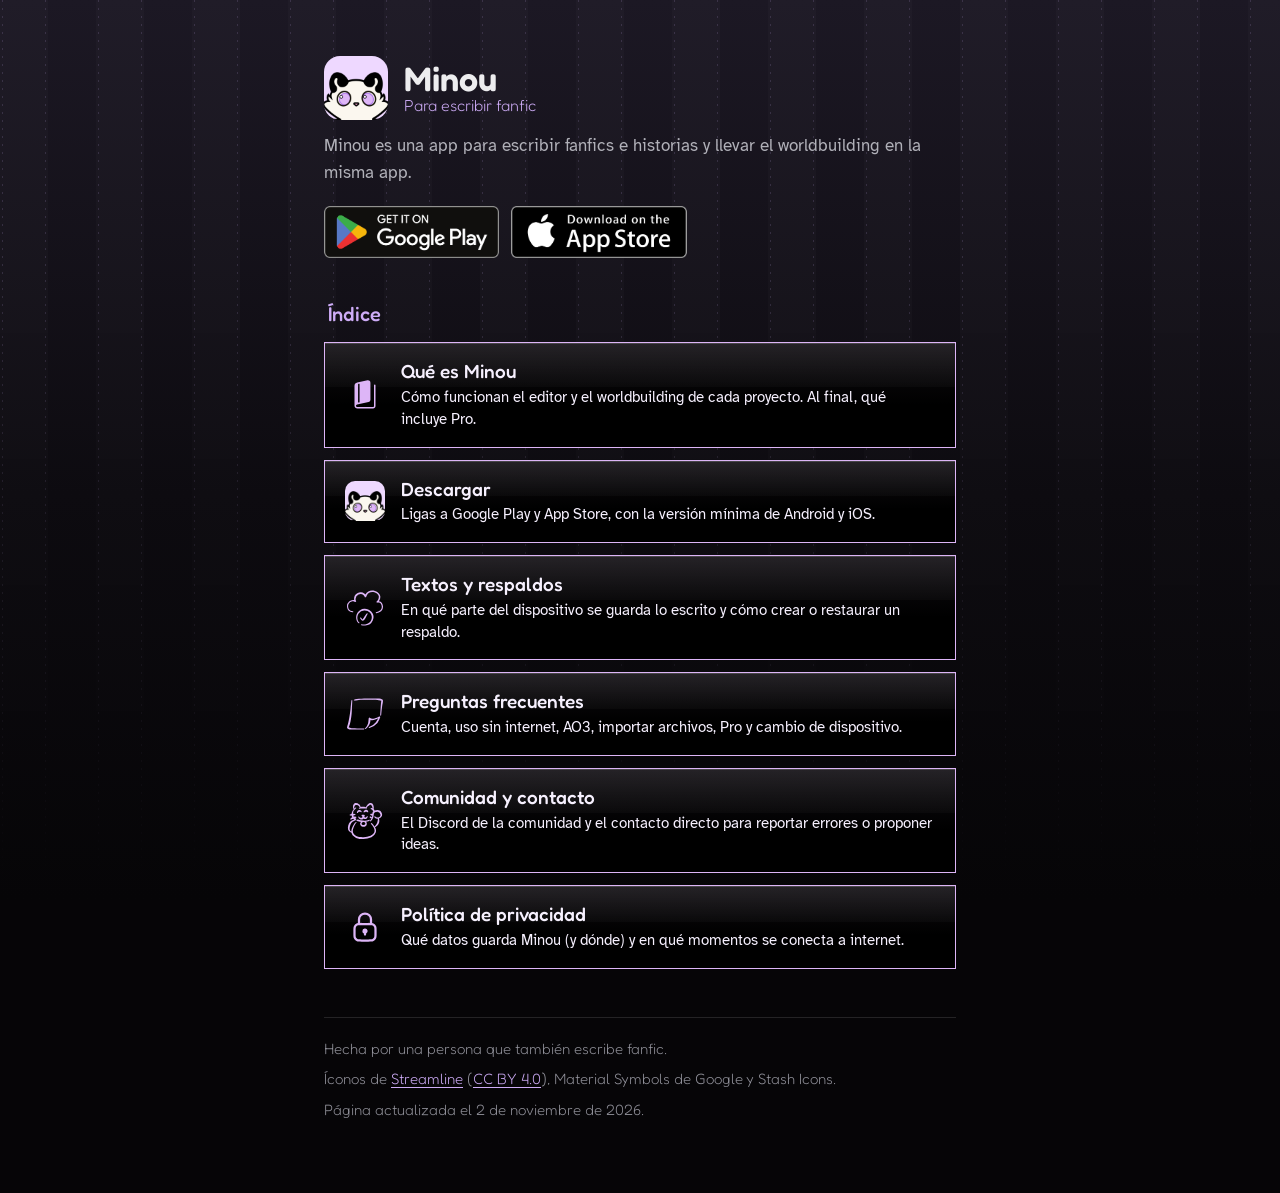
==== index.html @ cb9415d2 "Add files via upload" ====
<!doctype html>
<html lang="es-MX">
<head>
<meta charset="utf-8">
<meta name="viewport" content="width=device-width, initial-scale=1">
<title>Minou</title>
<meta name="description" content="Una app para escribir fanfics e historias, sin cuenta y sin inteligencia artificial.">
<meta name="theme-color" content="#1C1824">
<link rel="icon" type="image/png" sizes="32x32" href="img/favicon-32.png">
<link rel="apple-touch-icon" href="img/apple-touch-icon.png">
<link rel="stylesheet" href="estilo.css">
</head>
<body>
<main class="pagina">
<header>
  <div class="marca">
    <img src="img/minou-192.png" alt="">
    <div>
      <h1>Minou</h1>
      <p>Para escribir fanfic</p>
    </div>
  </div>
  <p class="entrada">Minou es una app para escribir fanfics e historias y llevar el worldbuilding en la misma app.</p>
  <div class="insignias">
    <a href="https://play.google.com/store/apps/details?id=com.minou.app&amp;hl=es_MX"><img src="img/google-play.webp" width="3840" height="1138" alt="Descargar en Google Play"></a>
    <a href="https://apps.apple.com/mx/app/minou/id6807254828"><img src="img/app-store.webp" width="3840" height="1138" alt="Descargar en el App Store"></a>
  </div>
</header>
<h2 class="rotulo" id="indice">Índice</h2>
<nav aria-labelledby="indice">
<ul class="indice">
  <li><a class="sello" href="que-es/">
    <span class="lamina"><svg aria-hidden="true" focusable="false" xmlns="http://www.w3.org/2000/svg" viewBox="0 0 24 24"><path fill="currentColor" d="M6.98 21q-.816 0-1.398-.541Q5 19.917 5 19.119V5.766q0-.778.53-1.364t1.306-.748l6.828-1.437q.751-.161 1.351.314t.6 1.252V15.11q0 .572-.363 1.01t-.91.562l-7.586 1.651q-.302.07-.529.276T6 19.12q0 .39.292.635t.689.245h10.404q.269 0 .442-.173t.173-.443V5.5q0-.213.143-.357T18.5 5t.357.143T19 5.5v13.885q0 .67-.472 1.143q-.472.472-1.143.472zm1.009-3.938q.177-.037.286-.168t.11-.307V4.969q0-.244-.18-.39t-.424-.085q-.177.037-.287.168q-.11.13-.11.307v11.618q0 .244.18.39t.424.085"/></svg></span>
    <div class="texto">
      <span class="t">Qué es Minou</span>
      <p class="d">Cómo funcionan el editor y el worldbuilding de cada proyecto. Al final, qué incluye Pro.</p>
    </div>
  </a></li>
  <li><a class="sello" href="descargar/">
    <span class="lamina"><img class="app" src="img/minou-192.png" alt=""></span>
    <div class="texto">
      <span class="t">Descargar</span>
      <p class="d">Ligas a Google Play y App Store, con la versión mínima de Android y iOS.</p>
    </div>
  </a></li>
  <li><a class="sello" href="respaldos/">
    <span class="lamina"><svg aria-hidden="true" focusable="false" xmlns="http://www.w3.org/2000/svg" viewBox="0 0 24 24"><g fill="currentColor" fill-rule="evenodd" clip-rule="evenodd"><path d="M21.258 7.482a5 5 0 0 0 1-3c-.34-3.999-7.51-6.349-10-1.54a2.5 2.5 0 0 0-.5-.48a4.43 4.43 0 0 0-6.998 4.2A4.13 4.13 0 0 0 0 10.802a5.7 5.7 0 0 0 .6 2.35c.57 1.11 2.8 1.95 3.46 1.62a.31.31 0 0 0-.27-.55a3.47 3.47 0 0 1-2.57-1.38c-1.44-3 .6-5.6 3.37-5.25c.29.06.568.172.82.33a.49.49 0 0 0 .5-.83c-.25-.24-.19-.8-.18-1.18a3.35 3.35 0 0 1 5.349-2.49c.75.52.52 1.46 1.25 1.44c.46 0 .5-.3.92-1.33c1.82-3.809 7.639-1.92 7.999 1a4.37 4.37 0 0 1-.93 2.65s-.55.33-.49.47a.53.53 0 0 0-.21.42c0 .12.37.68.81.34c2.8-.58 3.57 3.61 1.79 5.12a6.4 6.4 0 0 1-2.82 1.3a.35.35 0 0 0 .14.68a7.1 7.1 0 0 0 3.17-1.4c2.22-1.8 1.48-6.29-1.45-6.63"/><path d="M7 15.141c-1.65 2.43-.8 6 .84 7a.302.302 0 1 0 .34-.5c-1.3-.91-1.89-4-.42-6a4.89 4.89 0 0 1 7.639-.4c2.41 2.86 1 7.2-3.27 7.7a5.7 5.7 0 0 1-2.32-.16a.344.344 0 0 0-.22.649a6.25 6.25 0 0 0 2.62.28a5.56 5.56 0 0 0 4.08-9.199a5.8 5.8 0 0 0-9.29.63"/><path d="M10.51 20.501c1.14.07 2.5-3.12 3-4.15a1 1 0 0 0 .27-.58a.36.36 0 0 0-.65-.18c-.24.29-2.72 3.89-2.66 4c-.2 0-1.2-1.17-1.35-1.27s-.58.18-.35.51c.39.59 1.07 1.64 1.74 1.67"/></g></svg></span>
    <div class="texto">
      <span class="t">Textos y respaldos</span>
      <p class="d">En qué parte del dispositivo se guarda lo escrito y cómo crear o restaurar un respaldo.</p>
    </div>
  </a></li>
  <li><a class="sello" href="ayuda/">
    <span class="lamina"><svg aria-hidden="true" focusable="false" xmlns="http://www.w3.org/2000/svg" viewBox="0 0 24 24"><path fill="currentColor" fill-rule="evenodd" d="M11.137 21.654c-1.69 0-4.171 0-5.841-.18c-1.08-.1-3.351.08-4.211-.68c.06-.13.18-.29.19-.34c1.76-3.7 2-11.602 2-11.682c.28-6.212.36-5.922.14-6.002a.3.3 0 0 0-.47.17c-.05.06.05-.94-.58 5.742c-1.1 9.051-2.2 11.562-2.2 11.592c0 .19-.37.77 0 1.17c1.19 1.25 3.61.87 5.06.94c1.63.07 4.271 0 5.912-.05a.34.34 0 1 0 0-.68M23.57 2.35a5.9 5.9 0 0 0-2.191-.64c-.76-.09-17.314-.52-16.864 1a.32.32 0 0 0 .17.21q1.16.01 2.31-.12c3.201-.51 14.214 0 14.304.05a5.2 5.2 0 0 1 1.59.37c-.32.881-.72 9.533-.72 9.613a.302.302 0 0 0 .6.05c.2-2.08.32-4.101.65-6.061c.43-2.36.98-4.001.15-4.471m-1.66 11.252c-.41-.18-4.821 2.62-6.451 1a.57.57 0 0 0-1 .45c-.34 3.13-.23 3.11-.91 4.401c-.891 1.82-2.171 2.15-1.551 2.55a.29.29 0 0 0 .3.05c.08 0 1-.78 1.06-.86a7.7 7.7 0 0 0 2.32-5.19c1.771.55 3.491-.42 5.182-1.15c0 .05-1.39 2.38-1.44 2.44a10.2 10.2 0 0 1-4.712 3.36a.342.342 0 0 0 .24.64a9.94 9.94 0 0 0 5.342-3.29a18.4 18.4 0 0 0 1.71-3.53c.11-.291.26-.721-.09-.871" clip-rule="evenodd"/></svg></span>
    <div class="texto">
      <span class="t">Preguntas frecuentes</span>
      <p class="d">Cuenta, uso sin internet, AO3, importar archivos, Pro y cambio de dispositivo.</p>
    </div>
  </a></li>
  <li><a class="sello" href="contacto/">
    <span class="lamina"><svg aria-hidden="true" focusable="false" xmlns="http://www.w3.org/2000/svg" viewBox="0 0 24 24"><g fill="currentColor" fill-rule="evenodd" clip-rule="evenodd"><path d="M13.005 4.51a1.1 1.1 0 0 0-.48 0a1.45 1.45 0 0 0-.59.21a2.84 2.84 0 0 0-.82 1a.33.33 0 0 0 0 .46a.32.32 0 0 0 .45 0q.401-.234.85-.34q.171-.055.35-.07h.18a1 1 0 0 1 .56.23a.362.362 0 0 0 .64-.34a1.57 1.57 0 0 0-1.14-1.15M8.187 5.82q.115-.007.23 0c.275-.023.551.04.79.18a.32.32 0 1 0 .45-.45a1.88 1.88 0 0 0-1.08-.87a1.25 1.25 0 0 0-.69 0a1.4 1.4 0 0 0-.6.31a2.3 2.3 0 0 0-.66 1.18a.36.36 0 0 0 .2.47a.35.35 0 0 0 .47-.19a1.34 1.34 0 0 1 .89-.63m5.418 2.958a.35.35 0 0 0-.46.21a1.44 1.44 0 0 1-.65.68a.78.78 0 0 1-1-.6c.37-.26.35-.29.37-.72c0-.72-1-.58-1.419-.53a3 3 0 0 0-.42.07a.42.42 0 0 0-.34.44c0 .35.3.5.53.73l.1.09c-.06.09-.11.2-.17.31s0 .11-.06.13a1.07 1.07 0 0 1-1 .27a1.5 1.5 0 0 1-.999-.72a.32.32 0 0 0-.39-.14a.33.33 0 0 0-.16.43a2.27 2.27 0 0 0 1.21 1.34a2.1 2.1 0 0 0 1.999-.16q.125-.085.22-.2q.16.105.34.17a1.83 1.83 0 0 0 1.659-.1c.437-.288.753-.725.89-1.23a.36.36 0 0 0-.25-.47"/><path d="m15.424 11.687l-.06.08a.32.32 0 0 0 .43.47c.494-.45.904-.985 1.209-1.58c.307-.58.536-1.198.68-1.839c.1-.47.11-1 .21-1.46a1.7 1.7 0 0 1 .28-.689a1.5 1.5 0 0 1 .549-.47c.236-.11.49-.177.75-.2q.341-.066.69-.09c.202-.007.405.02.599.08q.271.075.52.21c.14.073.266.171.37.29c.238.274.424.59.55.93c.13.317.151.669.06 1a1.9 1.9 0 0 1-1.48 1.229a2 2 0 0 1-1.94-.65a.36.36 0 0 0-.632.193a.37.37 0 0 0 .073.267a2.72 2.72 0 0 0 2.279 1a6.3 6.3 0 0 1-.16 1.609q-.092.43-.23.85a7 7 0 0 1-.3.819a4.2 4.2 0 0 1-1.199 1.639a.36.36 0 0 0-.12.5a.37.37 0 0 0 .5.11a4.65 4.65 0 0 0 2.279-2.69c.118-.341.192-.697.22-1.059a5.5 5.5 0 0 0-.23-1.889a2.79 2.79 0 0 0 1.929-1.659a2.5 2.5 0 0 0 .1-1.33a3.74 3.74 0 0 0-.79-1.678a2.5 2.5 0 0 0-.56-.5a3.8 3.8 0 0 0-.89-.41a3.3 3.3 0 0 0-.809-.13q-.556.002-1.1.12q-.459.106-.879.32a4 4 0 0 0-.26-.72a1.6 1.6 0 0 0-.28-.31a5.8 5.8 0 0 0-.11-2.208a2.87 2.87 0 0 0-.85-1.43a1.86 1.86 0 0 0-2.048-.19a5.55 5.55 0 0 0-1.77 1.78q-.187.253-.32.54q-.043.126-.07.26a8 8 0 0 0-1.149-.33a4.5 4.5 0 0 0-.82 0a3.3 3.3 0 0 0-.819.1c-.2 0-.39.13-.59.2A3.79 3.79 0 0 0 7.008.242a2.94 2.94 0 0 0-1.399-.17a1.7 1.7 0 0 0-1 .56a2.4 2.4 0 0 0-.299.459a2 2 0 0 0-.2.47a2 2 0 0 0-.1.51q-.03.354 0 .71q.015.368.13.719q.129.343.33.65a5.25 5.25 0 0 0-1.46 2.958v.16c-.36.11-.689.23-.999.36a.35.35 0 0 0-.28.42a.36.36 0 0 0 .41.29h.94c.071.402.2.792.38 1.159c-.41.24-.774.547-1.08.91a.362.362 0 1 0 .47.549q.291-.158.6-.28c.21-.07.42-.11.64-.18h.08q.33.355.729.63c-.26.05-.52.1-.77.17q-.461.149-.89.38a4.75 4.75 0 0 0-1.918 1.999a7.1 7.1 0 0 0-.71 2.658a3.73 3.73 0 0 0 .68 2.4a3.16 3.16 0 0 0 1.719 1.079c.127.683.426 1.323.87 1.859a7 7 0 0 0 3.927 2.109q.495.1 1 .14c.46 0 .93 0 1.39.06a13.4 13.4 0 0 0 6.076-1.1a5.3 5.3 0 0 0 2.889-3.148q.122-.403.17-.82q.06-.44 0-.88a5.6 5.6 0 0 0-.32-1.129a10 10 0 0 0-.51-1a11 11 0 0 0-.87-1.309a7.6 7.6 0 0 0-1.099-1.16a.386.386 0 0 0-.53.56q.522.448.93 1q.422.601.77 1.25q.236.45.41.929q.183.483.24 1q.045.313 0 .63a3.5 3.5 0 0 1-.16.639a4.32 4.32 0 0 1-2.45 2.439a12.3 12.3 0 0 1-5.547.89c-.45 0-.9 0-1.34-.05a8 8 0 0 1-.849-.12a6.7 6.7 0 0 1-2.898-1.23a3.15 3.15 0 0 1-1.26-2.599c.003-.424.057-.847.16-1.26a7.7 7.7 0 0 1 .4-1.229q.4-.973.94-1.879c.253-.435.562-.835.92-1.19a.32.32 0 0 0 0-.449a.28.28 0 0 0-.17-.07a2.8 2.8 0 0 0-1.37 1.3q-.616.96-1.09 1.999a10 10 0 0 0-.51 1.349q-.195.711-.24 1.45a3 3 0 0 0 0 .279a2.35 2.35 0 0 1-.849-.8a2.78 2.78 0 0 1-.26-1.799a7.1 7.1 0 0 1 .58-2.219c.286-.69.752-1.29 1.35-1.739q.321-.23.689-.38q.585-.242 1.2-.4q.264-.35.47-.739a1.7 1.7 0 0 1 .339-.38l-.4-.17q-.34-.195-.64-.45q.312-.143.64-.24a.32.32 0 0 0 .28-.35a.31.31 0 0 0-.34-.29a5.2 5.2 0 0 0-1.37 0a3.6 3.6 0 0 1-.359-.829h.08c.32-.11.71-.29 1.06-.29a.33.33 0 0 0 .285-.45a.31.31 0 0 0-.295-.19a7.5 7.5 0 0 0-1.2-.2h-.14a4.68 4.68 0 0 1 2-3.587a.31.31 0 0 0 .1-.44a.32.32 0 0 0-.4-.13q-.42.261-.79.59a1 1 0 0 1-.06-.2a1.6 1.6 0 0 1 0-.61q.032-.232.09-.46A2.4 2.4 0 0 1 5.08 2l.41-.56a.6.6 0 0 1 .45-.17a2 2 0 0 1 .739.09c.44.111.846.331 1.18.64c.29.284.517.624.669 1c-.15.08-.31.16-.47.26a.31.31 0 0 0-.15.42a.32.32 0 0 0 .42.16c.46-.125.933-.199 1.41-.22h1.289a14 14 0 0 1 1.999 0a.36.36 0 0 0 .16-.7q.045-.093.1-.18q.117-.15.26-.28a6.7 6.7 0 0 1 1.399-1c.37-.2.76-.36 1.1-.08a2 2 0 0 1 .759 1.09q.146.491.2 1q-.405-.105-.82-.15a.32.32 0 1 0-.24.59l.45.34a2 2 0 0 1 .32.33l.85.999a4 4 0 0 0-.38.47a2.8 2.8 0 0 0-.33.869q-.015.17 0 .34a.8.8 0 0 0-.21-.1a.7.7 0 0 0-.24 0c-.09 0-.92.08-1 .35s.65.76.67.77a.7.7 0 0 0 .19.09a1 1 0 0 0 .23 0q.145.015.29 0v.37a8 8 0 0 1-.24.879a2.5 2.5 0 0 0-.19-.3a.5.5 0 0 0-.17-.13a.56.56 0 0 0-.18-.19c-.09 0-.83 0-.93.23c0 0-.18.2.43.83a.4.4 0 0 0 .13.09c.19.07.37 0 .57.07h.14q-.156.348-.35.68z"/><path d="M15.244 11.267a.33.33 0 0 0-.41-.12a8.5 8.5 0 0 1-4.178.6a10.4 10.4 0 0 1-3.398-.75c-1 .14-1.27.9-.6 1c.866.328 1.769.55 2.689.66c-.06.07-.14.14-.2.22q-.165.24-.28.509a2 2 0 0 0-.1.42a1.4 1.4 0 0 0 .06.54c.067.236.176.46.32.659a2.22 2.22 0 0 0 1.509.85a2.38 2.38 0 0 0 1.68-.41a2.22 2.22 0 0 0 .859-1.36a1.68 1.68 0 0 0-.49-1.559l-.08-.06a6.8 6.8 0 0 0 2.119-.47c.43-.28.6-.5.5-.73m-3.049 2.659a1.18 1.18 0 0 1-.53.62a1.34 1.34 0 0 1-.86.17a1.2 1.2 0 0 1-.789-.35a1.1 1.1 0 0 1-.19-.24a.6.6 0 0 1-.09-.22a1 1 0 0 1 0-.23q.042-.149.1-.29a2.7 2.7 0 0 1 .29-.46q.066-.084.14-.16h.35c.24 0 .48-.07.72-.09q.21.08.4.2q.168.097.29.25a.79.79 0 0 1 .17.8"/></g></svg></span>
    <div class="texto">
      <span class="t">Comunidad y contacto</span>
      <p class="d">El Discord de la comunidad y el contacto directo para reportar errores o proponer ideas.</p>
    </div>
  </a></li>
  <li><a class="sello" href="privacidad/">
    <span class="lamina"><svg aria-hidden="true" focusable="false" xmlns="http://www.w3.org/2000/svg" viewBox="0 0 24 24"><path fill="currentColor" d="M10.25 14.75a1.75 1.75 0 1 1 2.5 1.582V17a.75.75 0 0 1-1.5 0v-.668a1.75 1.75 0 0 1-1-1.582"/><path fill="currentColor" d="M7.25 7a4.75 4.75 0 0 1 9.5 0v2.356c.34.058.654.15.953.303a3.75 3.75 0 0 1 1.638 1.638c.227.445.321.925.366 1.471c.043.531.043 1.187.043 2v1.464c0 .813 0 1.469-.043 2c-.045.546-.14 1.026-.366 1.47a3.75 3.75 0 0 1-1.639 1.64c-.444.226-.924.32-1.47.365c-.531.043-1.187.043-2 .043H9.768c-.813 0-1.469 0-2-.043c-.546-.045-1.026-.14-1.47-.366a3.75 3.75 0 0 1-1.64-1.639c-.226-.444-.32-.924-.365-1.47c-.043-.531-.043-1.187-.043-2v-1.464c0-.813 0-1.469.043-2c.045-.546.14-1.026.366-1.47a3.75 3.75 0 0 1 1.639-1.64a3.3 3.3 0 0 1 .952-.302zm8 0a3.25 3.25 0 0 0-6.5 0v2.254q.463-.005 1.018-.004h4.464q.556-.001 1.018.004zm-7.36 3.788c-.453.037-.714.107-.911.207a2.25 2.25 0 0 0-.984.984c-.1.197-.17.458-.207.912c-.037.462-.038 1.056-.038 1.909v1.4c0 .852 0 1.447.038 1.91c.037.453.107.714.207.912c.216.423.56.767.984.983c.197.1.458.17.912.207c.462.037 1.057.038 1.909.038h4.4c.853 0 1.447 0 1.91-.038c.453-.038.714-.107.912-.207c.423-.216.767-.56.983-.983c.1-.198.17-.459.207-.913c.037-.462.038-1.057.038-1.909v-1.4c0-.853 0-1.447-.038-1.91c-.038-.453-.107-.714-.207-.912a2.25 2.25 0 0 0-.983-.983c-.198-.1-.459-.17-.913-.207c-.462-.037-1.057-.038-1.909-.038H9.8c-.852 0-1.447 0-1.91.038"/></svg></span>
    <div class="texto">
      <span class="t">Política de privacidad</span>
      <p class="d">Qué datos guarda Minou (y dónde) y en qué momentos se conecta a internet.</p>
    </div>
  </a></li>
</ul>
</nav>
<footer class="pie">
  <p>Hecha por una persona que también escribe fanfic.</p>
  <p>Íconos de <a href="https://www.streamlinehq.com/">Streamline</a> (<a href="https://creativecommons.org/licenses/by/4.0/">CC BY 4.0</a>), Material Symbols de Google y Stash Icons.</p>
  <p>Página actualizada el 2 de noviembre de 2026.</p>
</footer>
</main>
</body>
</html>
---- estilo.css ----
/* minouapp.com. Colores de Taro (claro) y Uva (oscuro), tal cual
   lib/app/theme/themes/lavanda.dart y lavanda_dark.dart. Dos familias de la app:
   Atkinson para leer y Fredoka para todo lo demás, títulos incluidos (Axel,
   2026-11-02; en la app los títulos son Bitter, UI_SYSTEM §1). Sin sombras;
   48 px de objetivo y 14 px de letra como piso. */

@font-face {
  font-family: "Atkinson Hyperlegible";
  src: url("fuentes/AtkinsonHyperlegible-Regular.ttf") format("truetype");
  font-weight: 400;
  font-display: swap;
}
@font-face {
  font-family: "Atkinson Hyperlegible";
  src: url("fuentes/AtkinsonHyperlegible-Bold.ttf") format("truetype");
  font-weight: 700;
  font-display: swap;
}
/* Fredoka Medium para los títulos de la página (Axel, 2026-11-02: todos los
   títulos en Fredoka, no en Bitter). */
@font-face {
  font-family: "Fredoka";
  src: url("fuentes/Fredoka-Medium.ttf") format("truetype");
  font-weight: 500;
  font-display: swap;
}
/* Fredoka Deco: la Fredoka gruesa que la app guarda para identidad
   (UI_SYSTEM §1, "la excepción"); aquí solo la lleva el nombre. */
@font-face {
  font-family: "Fredoka Deco";
  src: url("fuentes/Fredoka-SemiBold.ttf") format("truetype");
  font-weight: 600;
  font-display: swap;
}
/* La app pinta Fredoka con el archivo Light a peso 400 (pubspec.yaml,
   `sectionWeight`); se declara igual para que el navegador no la engorde. */
@font-face {
  font-family: "Fredoka";
  src: url("fuentes/Fredoka-Light.ttf") format("truetype");
  font-weight: 400;
  font-display: swap;
}

:root {
  --display: "Fredoka", system-ui, sans-serif;
  --body: "Atkinson Hyperlegible", system-ui, sans-serif;
  --action: "Fredoka", system-ui, sans-serif;

}

/* La página va siempre oscura (el fondo de abajo es casi negro), así que
   usa las tintas de Uva en claro y en oscuro. */
:root {
  --fondo-arriba: #1C1824;
  --fondo-abajo: #060507;
  --bg: var(--fondo-abajo);
  --surface: #1C1B21;
  --border: rgba(255, 255, 255, 0.13);
  --hair: rgba(237, 237, 239, 0.13);
  --text: #EDEDEF;
  --text-mid: #B0B0B8;
  --text-muted: #909099;
  --accent: #CEACF7;
  --accent-pale: rgba(206, 172, 247, 0.16);
  --accent-hover: rgba(206, 172, 247, 0.24);
  --accent-border: rgba(206, 172, 247, 0.40);
  color-scheme: dark;
}

/* Las cajas (tarjetas, preguntas, Anterior y Siguiente) van en negro con
   orilla de 1 px en el lila claro de la app (accentBright #DDB5F7), en claro
   y en oscuro; al pasar el cursor se tiñen de ciruela #3F244C (Axel,
   2026-11-02). Íconos y acento en lila claro; la descripción, del mismo color
   que el título. Todos los pares pasan AA sobre negro y sobre ciruela. */
.sello, .tarjeta, .preguntas, .paginador a {
  --surface: #000000;
  --surface-hover: #3F244C;
  --border: #DDB5F7;
  --hair: rgba(221, 181, 247, 0.35);
  --text: #F6F0FE;
  --text-mid: #F6F0FE;
  --text-muted: #C9B6DD;
  --accent: #DDB5F7;
  --accent-pale: rgba(221, 181, 247, 0.16);
  --accent-hover: rgba(221, 181, 247, 0.24);
  --accent-border: rgba(221, 181, 247, 0.40);
  color: var(--text);
}

*, *::before, *::after { box-sizing: border-box; }

html { -webkit-text-size-adjust: 100%; }

/* El fondo (Axel, 2026-11-02): degradado de casi negro abajo a un poco más
   claro arriba, y rayas de papel tapiz muy tenues de 48 px con un pespunte
   lila dentro de cada raya clara, que se desvanecen hacia abajo. */
html { background: var(--fondo-abajo); }

body {
  margin: 0;
  min-height: 100vh;
  position: relative;
  background: linear-gradient(to top, var(--fondo-abajo) 0%, #0D0B10 45%, var(--fondo-arriba) 100%) fixed;
  color: var(--text);
  font-family: var(--body);
  font-size: 17px;
  line-height: 1.6;
}

body::before {
  content: "";
  position: fixed;
  inset: 0;
  pointer-events: none;
  z-index: 0;
  background-image: url("data:image/svg+xml,%3Csvg xmlns='http://www.w3.org/2000/svg' width='96' height='8'%3E%3Crect width='48' height='8' fill='%23ffffff' fill-opacity='0.018'/%3E%3Crect x='45' width='1' height='2' fill='%23c9b0f2' fill-opacity='0.16'/%3E%3Crect x='2' width='1' height='2' fill='%23c9b0f2' fill-opacity='0.16'/%3E%3C/svg%3E");
  -webkit-mask-image: linear-gradient(to top, transparent 0%, #000 70%);
  mask-image: linear-gradient(to top, transparent 0%, #000 70%);
}
body > * { position: relative; z-index: 1; }

.pagina {
  max-width: 680px;
  margin: 0 auto;
  padding: 32px 16px 48px;
}
@media (min-width: 720px) {
  .pagina { padding: 56px 24px 64px; }
}

a { color: var(--accent); text-underline-offset: 3px; }
a:focus-visible, button:focus-visible {
  outline: 2px solid var(--accent);
  outline-offset: 2px;
}

/* ── Cabecera del índice ─────────────────────────────── */

.marca {
  display: flex;
  align-items: center;
  gap: 16px;
}
.marca img {
  width: 64px;
  height: 64px;
  border-radius: 16px;
  flex: none;
}
.marca h1 {
  margin: 0;
  font-family: "Fredoka Deco", var(--action);
  font-weight: 600;
  font-size: 34px;
  line-height: 1.05;
}
.marca p {
  margin: 0;
  font-family: var(--action);
  font-size: 16px;
  line-height: 1.2;
  color: var(--accent);
}

.entrada {
  margin: 12px 0 0;
  color: var(--text-mid);
}

.boton {
  display: inline-flex;
  align-items: center;
  justify-content: center;
  min-height: 48px;
  padding: 0 20px;
  border-radius: 0;
  border: 1px solid var(--accent-border);
  background: var(--accent-pale);
  color: var(--accent);
  font-family: var(--action);
  font-size: 16px;
  text-decoration: none;
}
.boton:hover { background: var(--accent-hover); }

/* Las insignias de las tiendas: las dos en un renglón, a la misma altura,
   también en el teléfono más angosto (16 px de orilla por lado). */
.insignias {
  display: flex;
  gap: 12px;
  margin-top: 20px;
}
.insignias a {
  flex: 0 1 auto;
  min-width: 0;
  border-radius: 10px;
}
.insignias img {
  display: block;
  width: auto;
  height: 52px;
  max-width: 100%;
  object-fit: contain;
}
@media (max-width: 380px) {
  .insignias img { height: auto; width: 100%; }
  .insignias a { flex: 1 1 0; }
}

/* ── Rótulo de sección: la única voz en mayúsculas ───── */

.rotulo {
  margin: 40px 0 12px;
  padding-left: 4px;
  font-family: var(--action);
  font-size: 20px;
  font-weight: 500;
  color: var(--accent);
}

/* ── El índice: una tarjeta por página ───────────────── */

/* Cada página es una tarjeta con su ícono solo, en lila, sin recuadro
   (Axel, 2026-11-02). Descargar lleva el ícono de la app. */

.indice {
  list-style: none;
  margin: 0;
  padding: 0;
  display: flex;
  flex-direction: column;
  gap: 12px;
}

.sello {
  display: flex;
  align-items: center;
  gap: 16px;
  padding: 4px 20px;
  border-radius: 0;
  background: var(--surface);
  border: 1px solid var(--border);
  color: inherit;
  text-decoration: none;
}
a.sello:hover { background-color: var(--surface-hover); }

.lamina {
  flex: none;
  display: grid;
  place-items: center;
  width: 40px;
  color: var(--accent);
}
.lamina svg { width: 36px; height: 36px; }
.lamina img.app { width: 40px; height: 40px; border-radius: 10px; }

.texto {
  display: flex;
  flex-direction: column;
  gap: 4px;
  min-width: 0;
  padding: 12px 0;
}
.texto .t {
  margin: 0;
  font-family: var(--display);
  font-weight: 500;
  font-size: 19px;
  line-height: 1.25;
  color: var(--text);
}
.texto .d {
  margin: 0;
  font-size: 15px;
  line-height: 1.45;
  color: var(--text-mid);
}

/* ── Páginas interiores ──────────────────────────────── */

.volver {
  display: inline-flex;
  align-items: center;
  gap: 8px;
  min-height: 48px;
  padding: 0 18px;
  border-radius: 0;
  background: var(--accent-pale);
  color: var(--accent);
  font-family: var(--action);
  font-size: 16px;
  text-decoration: none;
}
.volver:hover { background: var(--accent-hover); }

/* El encabezado es el mismo sello del índice, un poco más grande. */
.encabezado { margin-top: 24px; }
.encabezado .lamina { width: 48px; }
.encabezado .lamina svg { width: 44px; height: 44px; }
.encabezado .texto .t { font-size: 24px; line-height: 1.2; }
.encabezado .texto .d { font-size: 16px; }

.contenido h2 {
  margin: 36px 0 8px;
  font-family: var(--display);
  font-weight: 500;
  font-size: 21px;
  line-height: 1.3;
}
.contenido h2:first-child { margin-top: 32px; }
.contenido > p:first-child { margin-top: 24px; }
.contenido p { margin: 0 0 14px; }
.contenido ul, .contenido ol { margin: 0 0 14px; padding-left: 24px; }
.contenido li { margin: 4px 0; }
.contenido li::marker { color: var(--text-muted); }
.contenido strong { font-weight: 700; }

.tarjeta {
  margin: 16px 0;
  padding: 20px;
  background: var(--surface);
  border: 1px solid var(--border);
  border-radius: 0;
}
.tarjeta h2, .contenido .tarjeta h2:first-child { margin-top: 0; }
.tarjeta p:last-child { margin-bottom: 0; }
.tarjeta .boton { margin-top: 4px; }

.dato {
  font-family: var(--action);
  font-size: 15px;
  color: var(--text-muted);
}

/* Preguntas: su propio índice arriba, como un sitio de antes. */
.contenido .preguntas {
  list-style: none;
  margin: 28px 0 0;
  padding: 0;
  background: var(--surface);
  border: 1px solid var(--border);
  border-radius: 0;
  overflow: hidden;
}
.contenido .preguntas li { margin: 0; }
.preguntas li + li { border-top: 1px solid var(--hair); }
.preguntas a {
  display: flex;
  align-items: center;
  min-height: 48px;
  padding: 10px 16px;
  font-family: var(--action);
  font-size: 16px;
  text-decoration: none;
}
.preguntas a:hover { background-color: var(--surface-hover); }

.contenido h2[id] { scroll-margin-top: 16px; }

/* Anterior y siguiente, como hojas de un libro. */
.paginador {
  display: grid;
  grid-template-columns: 1fr 1fr;
  gap: 12px;
  margin-top: 48px;
}
.paginador a {
  display: flex;
  flex-direction: column;
  justify-content: center;
  min-height: 72px;
  padding: 12px 16px;
  background: var(--surface);
  border: 1px solid var(--border);
  border-radius: 0;
  color: var(--text);
  text-decoration: none;
}
.paginador a:hover { background-color: var(--surface-hover); }
.paginador .siguiente { grid-column: 2; text-align: right; }
.paginador small {
  font-family: var(--action);
  font-size: 14px;
  color: var(--text-muted);
}
.paginador span {
  font-family: var(--action);
  font-size: 17px;
  line-height: 1.35;
}

/* ── Pie ─────────────────────────────────────────────── */

.pie {
  margin-top: 48px;
  padding-top: 20px;
  border-top: 1px solid var(--hair);
  font-family: var(--action);
  font-size: 15px;
  line-height: 1.5;
  color: var(--text-muted);
}
.pie p { margin: 0 0 8px; }

/* Un toque de Web 2.0 en las cajas (Axel, 2026-11-03): un brillo de vidrio
   en la parte de arriba, con orilla marcada como en los botones de 2008, una
   línea de luz arriba por dentro y el negro que se aclara apenas hacia arriba.
   Todo leve: el brillo no pasa de 9 % de blanco, así que el texto que queda
   debajo conserva su contraste. Sin sombra hacia afuera ni blur. */
.sello, .tarjeta, .contenido .preguntas, .paginador a {
  position: relative;
  background-image: linear-gradient(to bottom, rgba(221, 181, 247, 0.07), rgba(221, 181, 247, 0) 60%);
  box-shadow: inset 0 1px 0 rgba(255, 255, 255, 0.16);
}
.sello::before, .tarjeta::before, .contenido .preguntas::before, .paginador a::before {
  content: "";
  position: absolute;
  top: 0;
  left: 0;
  right: 0;
  height: 44%;
  max-height: 44px;
  background: linear-gradient(to bottom, rgba(255, 255, 255, 0.09), rgba(255, 255, 255, 0.025));
  pointer-events: none;
}
.sello > *, .tarjeta > *, .preguntas > li, .paginador a > * { position: relative; }

@media (max-width: 420px) {
  .sello { gap: 14px; padding: 4px 16px; }
  .paginador { grid-template-columns: 1fr; }
  .paginador .siguiente { grid-column: 1; }
}

@media (prefers-reduced-motion: no-preference) {
  a.sello, .boton, .volver, .paginador a, .preguntas a {
    transition: background-color 150ms ease;
  }
}
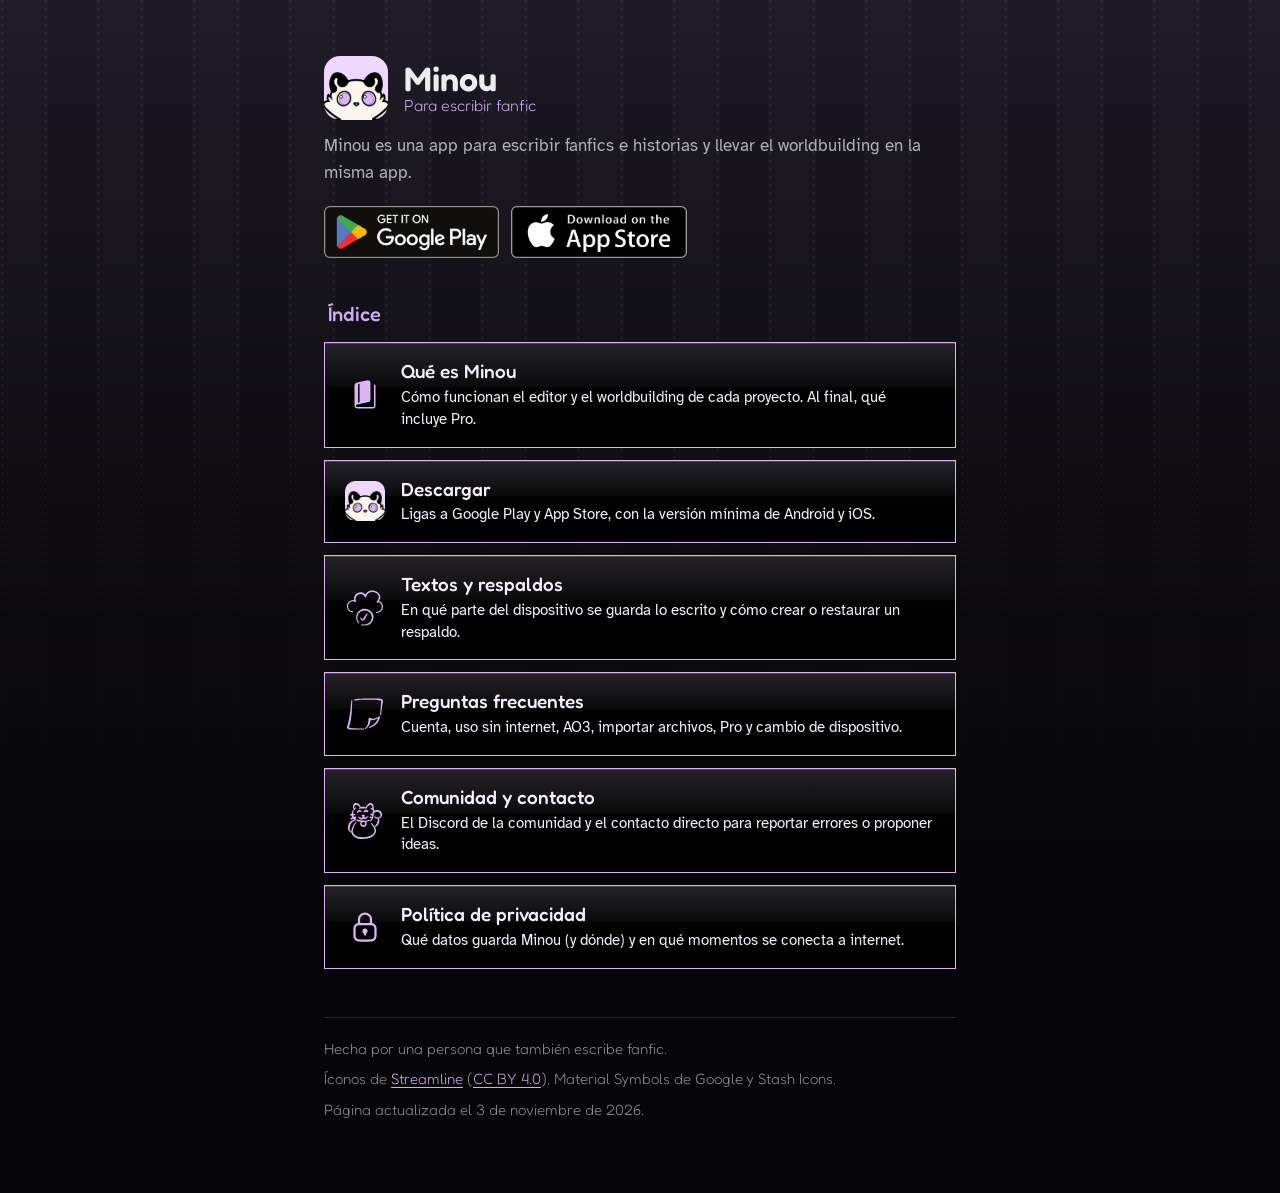
==== commit 154dbe1e: "Add files via upload" ====
--- a/index.html
+++ b/index.html
@@ -76,7 +76,7 @@
 <footer class="pie">
   <p>Hecha por una persona que también escribe fanfic.</p>
   <p>Íconos de <a href="https://www.streamlinehq.com/">Streamline</a> (<a href="https://creativecommons.org/licenses/by/4.0/">CC BY 4.0</a>), Material Symbols de Google y Stash Icons.</p>
-  <p>Página actualizada el 2 de noviembre de 2026.</p>
+  <p>Página actualizada el 3 de noviembre de 2026.</p>
 </footer>
 </main>
 </body>
